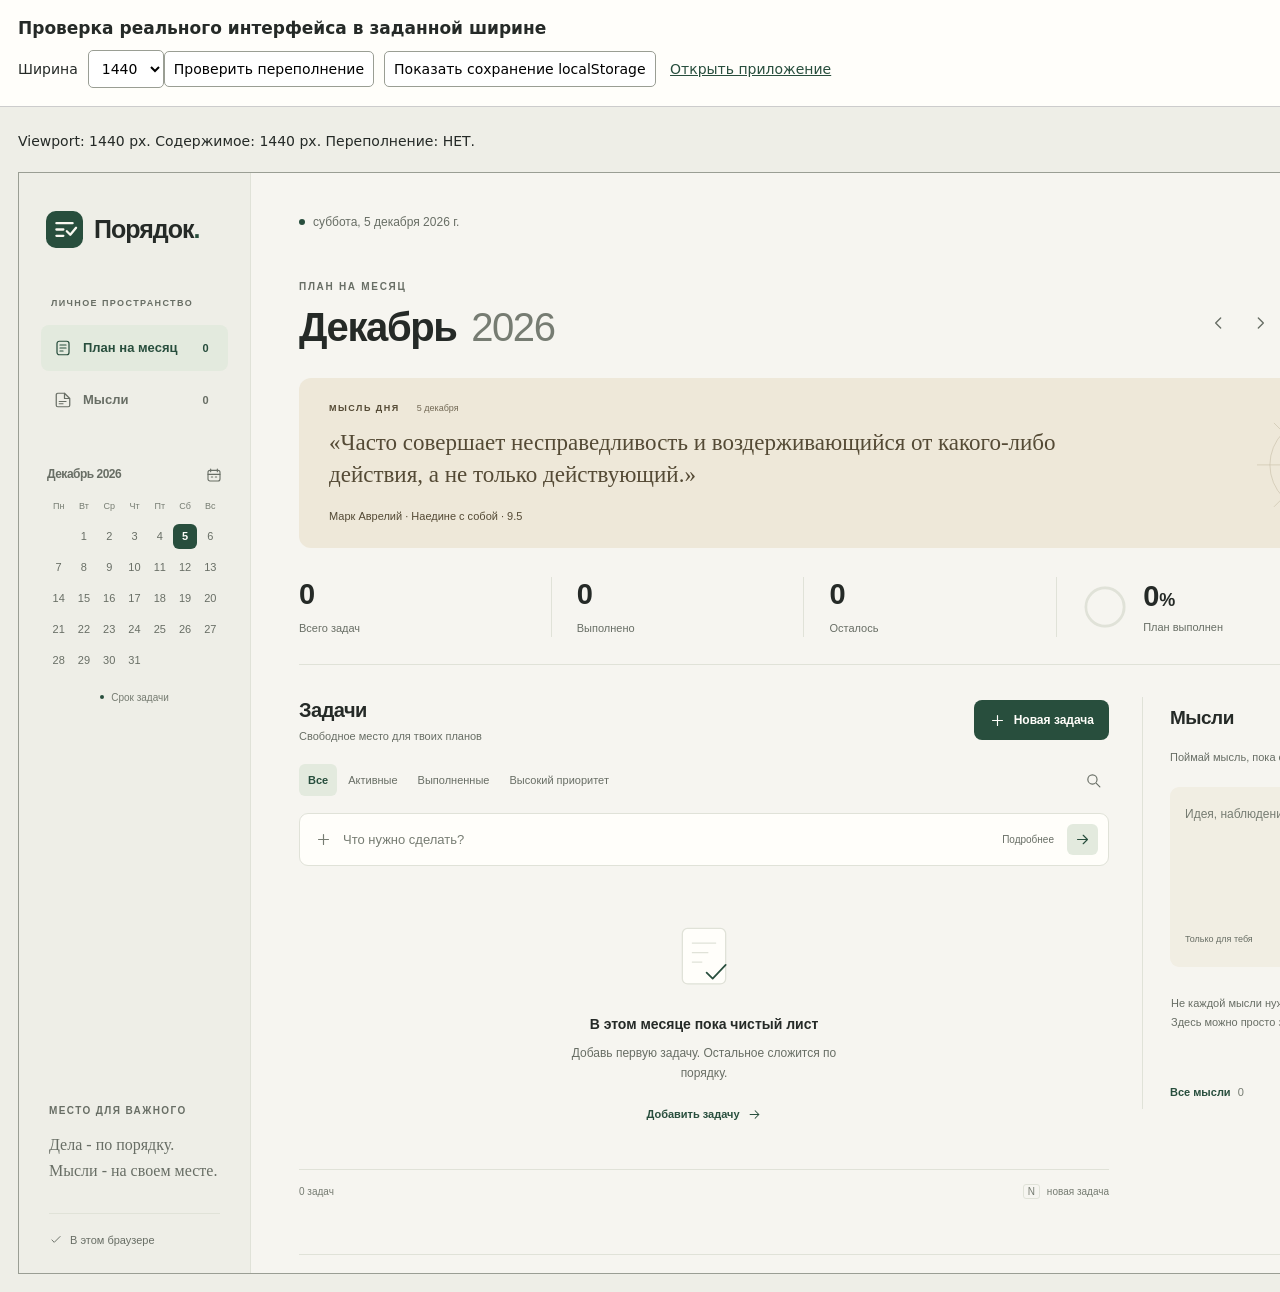
==== tests/responsive.html @ 7734296b "Build Poryadok personal planner with local persistence and responsive UI" ====
<!doctype html>
<html lang="ru">
<head><meta charset="utf-8"><meta name="viewport" content="width=device-width,initial-scale=1"><title>Порядок - проверка адаптивности</title><link rel="icon" href="../favicon.svg"><style>body{margin:0;font:14px system-ui;background:#eeeee7;color:#252a27}header{padding:18px;position:sticky;top:0;background:#fffefa;z-index:2;border-bottom:1px solid #ccc}h1{font-size:17px;margin:0 0 12px}label,button{margin-right:10px}select,button{font:inherit;padding:9px;border:1px solid #9a9e94;border-radius:5px;background:#fff}main{padding:18px}iframe{display:block;height:1100px;border:1px solid #9a9e94;margin-top:15px;background:#f6f5f0}pre{white-space:pre-wrap;overflow-wrap:anywhere;font-size:12px;background:#fffefa;padding:15px;max-width:900px}#metrics{padding:8px 0}a{color:#284e3d}</style></head>
<body><header><h1>Проверка реального интерфейса в заданной ширине</h1><label for="width">Ширина</label><select id="width"><option>1440</option><option>1280</option><option>1024</option><option>768</option><option>390</option><option>360</option></select><button id="measure" type="button">Проверить переполнение</button><button id="inspect" type="button">Показать сохранение localStorage</button> <a href="../">Открыть приложение</a></header><main><div id="metrics" role="status"></div><iframe id="app" src="../index.html" title="Планировщик в проверяемой ширине"></iframe><pre id="storageOutput" hidden></pre></main>
<script type="module">
  import { STORAGE_KEY } from '../core.js';
  const select = document.getElementById('width');
  const frame = document.getElementById('app');
  const requested = new URLSearchParams(location.search).get('width');
  if (['1440','1280','1024','768','390','360'].includes(requested)) select.value = requested;
  function setWidth() { frame.style.width = `${select.value}px`; measure(); }
  function measure() {
    const doc = frame.contentDocument;
    if (!doc?.body) return;
    const width = doc.documentElement.clientWidth;
    const scroll = Math.max(doc.documentElement.scrollWidth, doc.body.scrollWidth);
    document.getElementById('metrics').textContent = `Viewport: ${width} px. Содержимое: ${scroll} px. Переполнение: ${scroll > width ? 'ЕСТЬ' : 'НЕТ'}.`;
  }
  select.addEventListener('change', setWidth);
  frame.addEventListener('load', setWidth);
  document.getElementById('measure').addEventListener('click', measure);
  document.getElementById('inspect').addEventListener('click', () => {
    const output = document.getElementById('storageOutput');
    output.hidden = false;
    try { const raw = localStorage.getItem(STORAGE_KEY); output.textContent = raw ? JSON.stringify(JSON.parse(raw), null, 2) : 'Сохранение пока отсутствует.'; }
    catch { output.textContent = 'Не удалось прочитать сохранение.'; }
  });
  frame.style.width = `${select.value}px`;
</script></body></html>
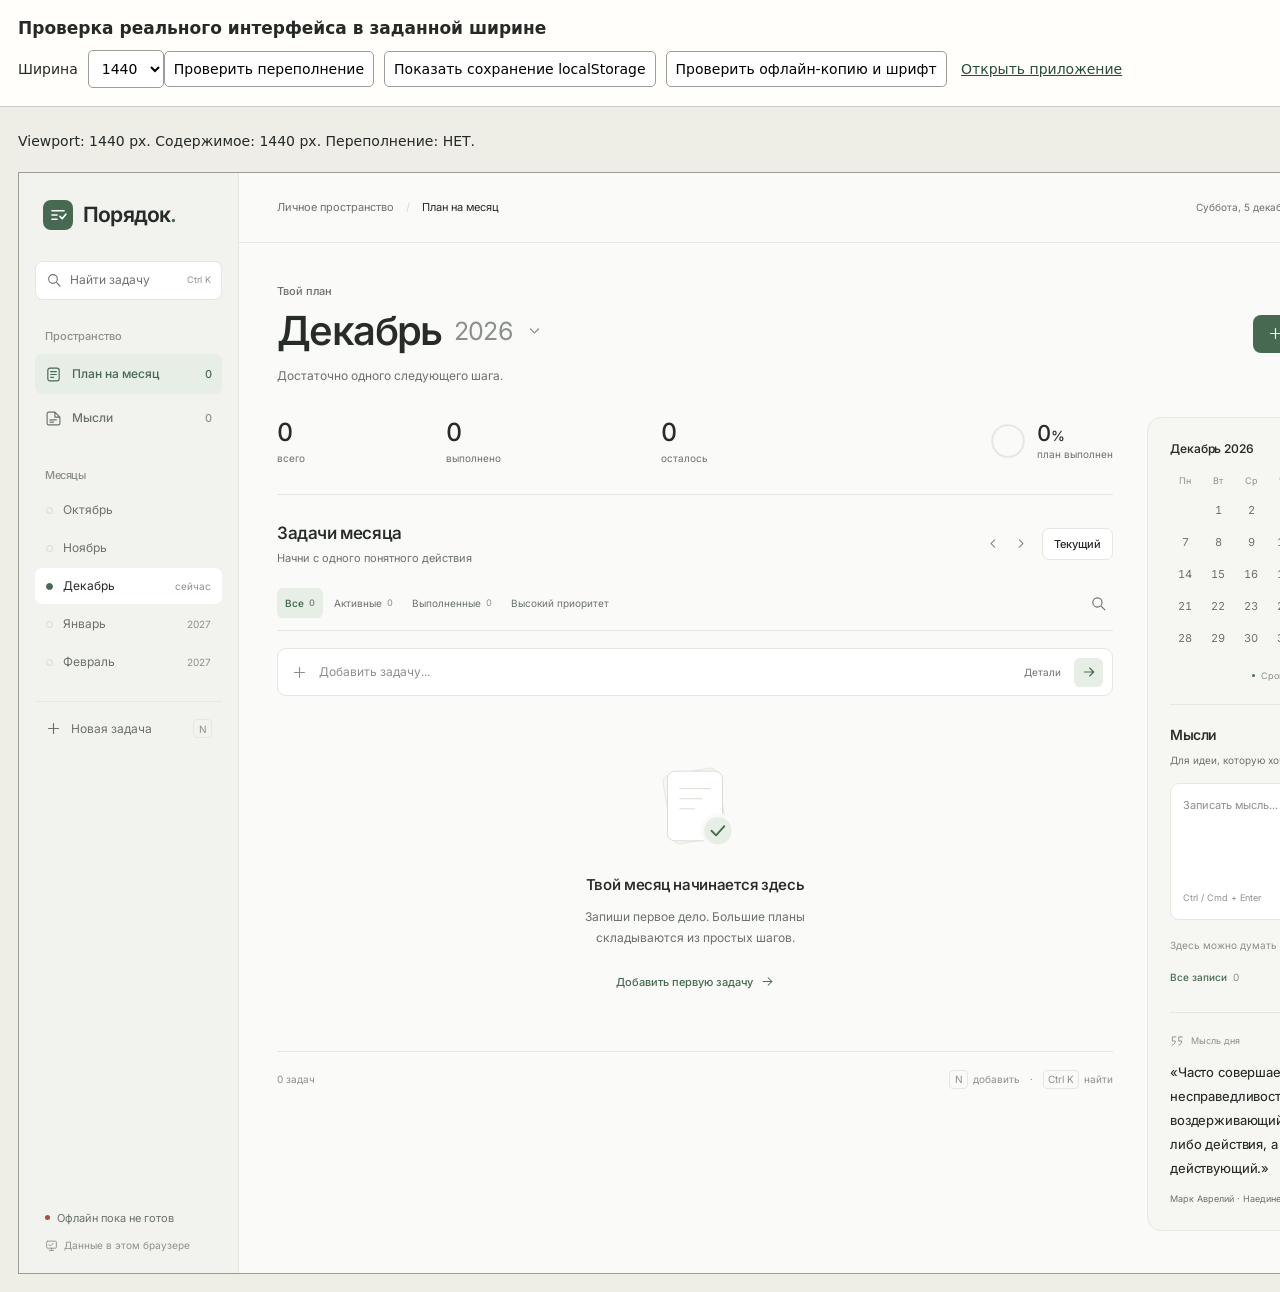
==== commit 209e137b: "Add live offline cache and local font diagnostics to QA fixture" ====
--- a/tests/responsive.html
+++ b/tests/responsive.html
@@ -1,7 +1,7 @@
 <!doctype html>
 <html lang="ru">
 <head><meta charset="utf-8"><meta name="viewport" content="width=device-width,initial-scale=1"><title>Порядок - проверка адаптивности</title><link rel="icon" href="../favicon.svg"><style>body{margin:0;font:14px system-ui;background:#eeeee7;color:#252a27}header{padding:18px;position:sticky;top:0;background:#fffefa;z-index:2;border-bottom:1px solid #ccc}h1{font-size:17px;margin:0 0 12px}label,button{margin-right:10px}select,button{font:inherit;padding:9px;border:1px solid #9a9e94;border-radius:5px;background:#fff}main{padding:18px}iframe{display:block;height:1100px;border:1px solid #9a9e94;margin-top:15px;background:#f6f5f0}pre{white-space:pre-wrap;overflow-wrap:anywhere;font-size:12px;background:#fffefa;padding:15px;max-width:900px}#metrics{padding:8px 0}a{color:#284e3d}</style></head>
-<body><header><h1>Проверка реального интерфейса в заданной ширине</h1><label for="width">Ширина</label><select id="width"><option>1440</option><option>1280</option><option>1024</option><option>768</option><option>390</option><option>360</option></select><button id="measure" type="button">Проверить переполнение</button><button id="inspect" type="button">Показать сохранение localStorage</button> <a href="../">Открыть приложение</a></header><main><div id="metrics" role="status"></div><iframe id="app" src="../index.html" title="Планировщик в проверяемой ширине"></iframe><pre id="storageOutput" hidden></pre></main>
+<body><header><h1>Проверка реального интерфейса в заданной ширине</h1><label for="width">Ширина</label><select id="width"><option>1440</option><option>1280</option><option>1024</option><option>768</option><option>390</option><option>360</option></select><button id="measure" type="button">Проверить переполнение</button><button id="inspect" type="button">Показать сохранение localStorage</button><button id="checkOffline" type="button">Проверить офлайн-копию и шрифт</button> <a href="../">Открыть приложение</a></header><main><div id="metrics" role="status"></div><iframe id="app" src="../index.html" title="Планировщик в проверяемой ширине"></iframe><pre id="storageOutput" hidden></pre><pre id="offlineOutput" hidden></pre></main>
 <script type="module">
   import { STORAGE_KEY } from '../core.js';
   const select = document.getElementById('width');
@@ -25,5 +25,24 @@
     try { const raw = localStorage.getItem(STORAGE_KEY); output.textContent = raw ? JSON.stringify(JSON.parse(raw), null, 2) : 'Сохранение пока отсутствует.'; }
     catch { output.textContent = 'Не удалось прочитать сохранение.'; }
   });
+  document.getElementById('checkOffline').addEventListener('click', async () => {
+    const output = document.getElementById('offlineOutput'); output.hidden = false;
+    try {
+      const registration = await navigator.serviceWorker.getRegistration(new URL('../', location.href));
+      const channel = new MessageChannel();
+      const status = await new Promise((resolve, reject) => {
+        const timeout = setTimeout(() => reject(new Error('Worker timed out')), 5000);
+        channel.port1.onmessage = event => { clearTimeout(timeout); channel.port1.close(); resolve(event.data); };
+        if (!registration?.active) { clearTimeout(timeout); reject(new Error('No active worker')); return; }
+        registration.active.postMessage({ type: 'GET_STATUS' }, [channel.port2]);
+      });
+      const prefix = `poryadok-shell:${new URL('../', location.href).pathname}:`;
+      const cacheName = (await caches.keys()).find(name => name === `${prefix}${status.version}`);
+      const cache = cacheName ? await caches.open(cacheName) : null;
+      const resources = cache ? (await cache.keys()).map(request => new URL(request.url).pathname) : [];
+      const fonts = [...frame.contentDocument.fonts].filter(font => font.family === 'Inter').map(font => ({ status: font.status, weight: font.weight, range: font.unicodeRange }));
+      output.textContent = JSON.stringify({ scope:registration.scope, worker:registration.active.scriptURL, status, resources, fonts }, null, 2);
+    } catch (error) { output.textContent = String(error); }
+  });
   frame.style.width = `${select.value}px`;
 </script></body></html>
